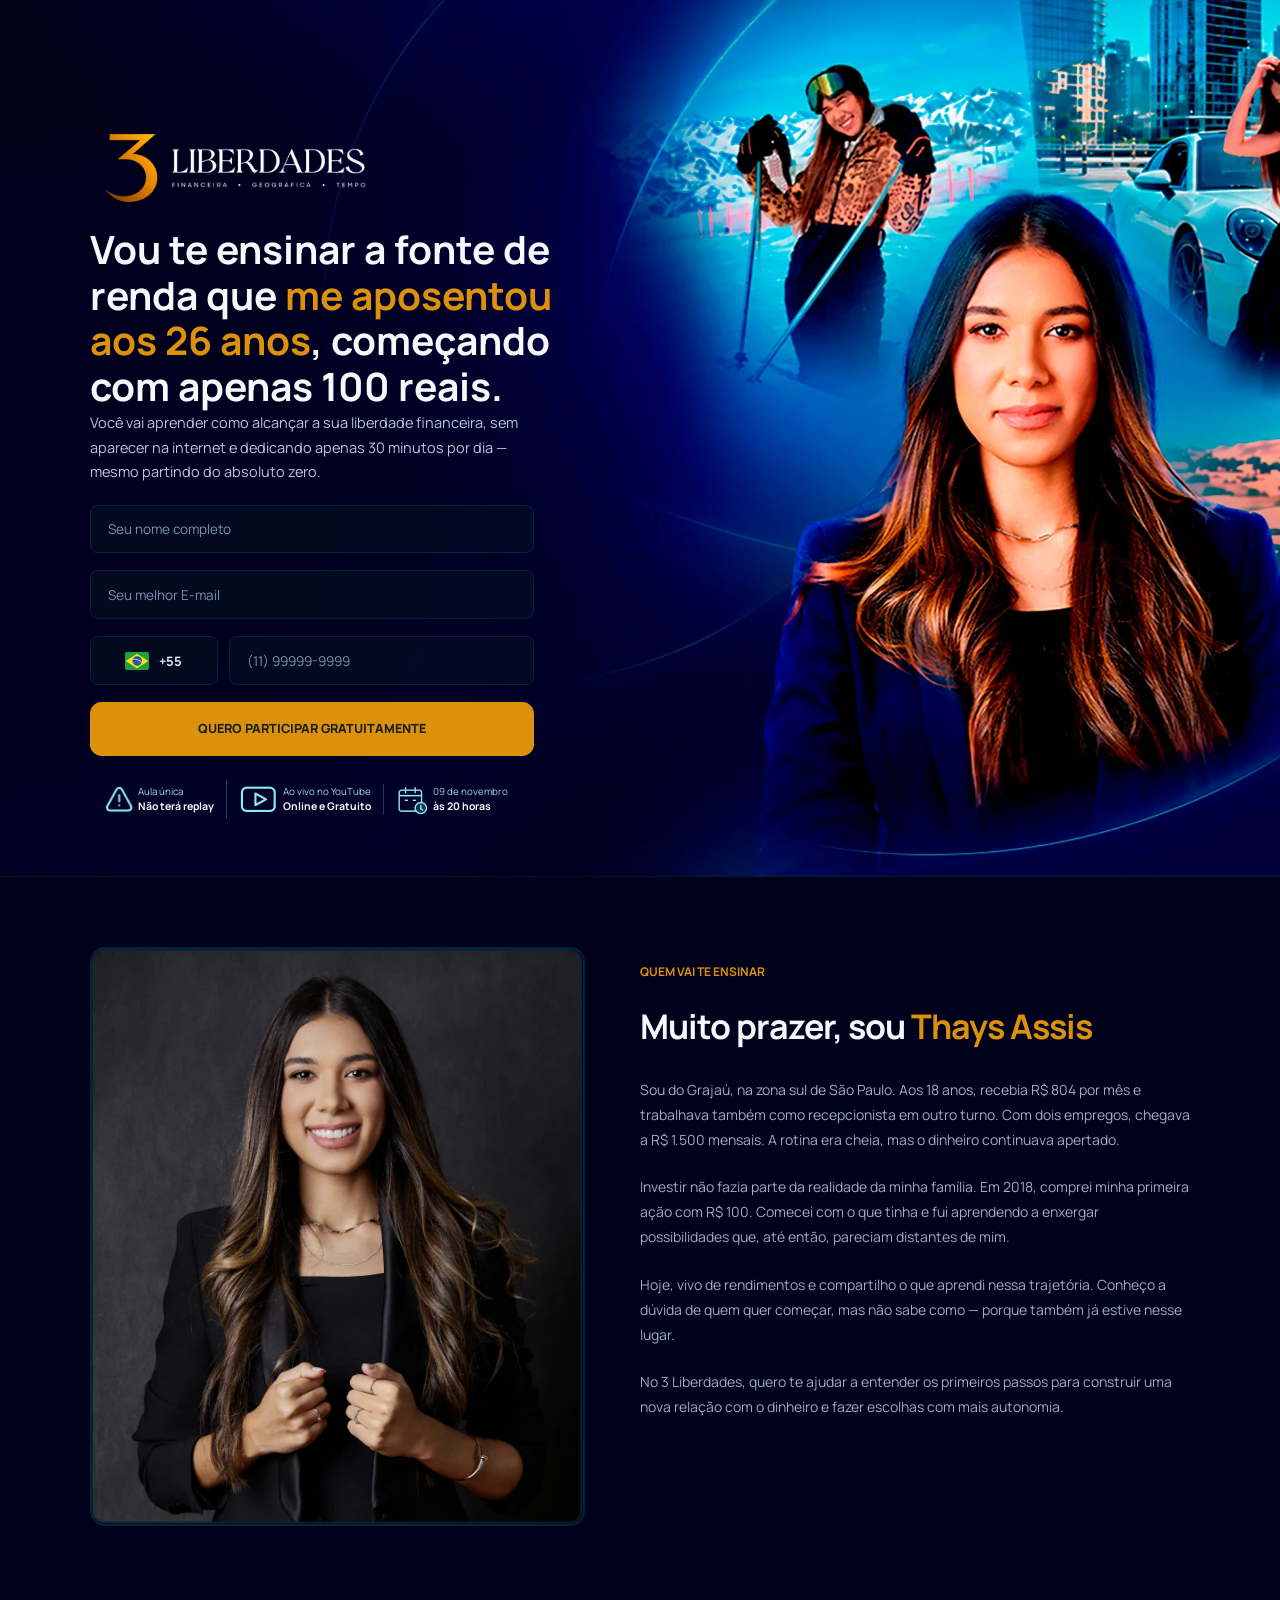
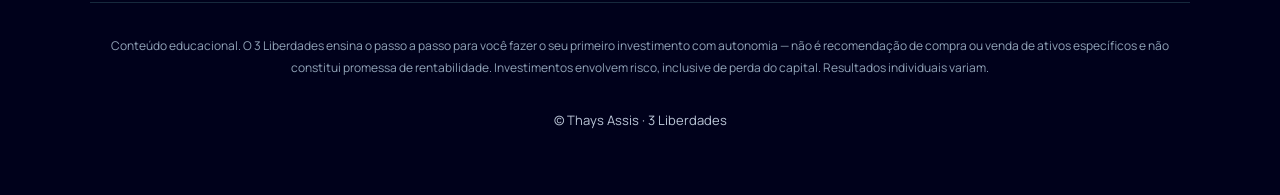
==== public/index.html @ 0dda3da3 "Atualizar cache do CSS com nova cor de destaque" ====
<!doctype html>
<html lang="pt-BR">
<head><meta charset="utf-8"><meta name="viewport" content="width=device-width,initial-scale=1"><title>3 Liberdades | Thays Assis</title><meta name="description" content="Aula online e gratuita com Thays Assis. Dia 09 de novembro, às 20 horas."><link rel="preload" href="assets/hero.webp" as="image" fetchpriority="high" imagesrcset="assets/hero-1280.webp 1280w, assets/hero.webp 2560w" imagesizes="(min-width:1665px) 100vw, 1664px" media="(min-width:769px)"><link rel="preload" href="assets/hero-mobile.webp" as="image" fetchpriority="high" imagesrcset="assets/hero-mobile-480.webp 480w, assets/hero-mobile-768.webp 768w, assets/hero-mobile.webp 1440w" imagesizes="100vw" media="(max-width:768px)"><link rel="preload" href="assets/manrope-latin-400-normal.woff2" as="font" type="font/woff2" crossorigin><link rel="preload" href="assets/manrope-latin-700-normal.woff2" as="font" type="font/woff2" crossorigin><link rel="preload" href="assets/manrope-latin-800-normal.woff2" as="font" type="font/woff2" crossorigin><link rel="stylesheet" href="styles.css?v=20261021-dc910d"><script src="app.js?v=20261021-perf" defer></script><link rel="icon" type="image/svg+xml" sizes="any" href="assets/favicon.svg?v=2"><!-- Meta Pixel 3570010619958270 -->
<script>
!function(f,b,e,v,n,t,s){if(f.fbq)return;n=f.fbq=function(){n.callMethod?n.callMethod.apply(n,arguments):n.queue.push(arguments)};if(!f._fbq)f._fbq=n;n.push=n;n.loaded=!0;n.version='2.0';n.queue=[];t=b.createElement(e);t.async=!0;t.src=v;s=b.getElementsByTagName(e)[0];s.parentNode.insertBefore(t,s)}(window,document,'script','https://connect.facebook.net/en_US/fbevents.js');
fbq('init','3570010619958270');
fbq('track','PageView');
</script></head>
<body>
<main>
 <section class="hero" aria-labelledby="headline">
  <div class="hero-art"><picture><source media="(max-width:768px)" srcset="assets/hero-mobile-480.webp 480w, assets/hero-mobile-768.webp 768w, assets/hero-mobile.webp 1440w" sizes="100vw" width="1440" height="1353"><img src="assets/hero.webp" srcset="assets/hero-1280.webp 1280w, assets/hero.webp 2560w" sizes="(min-width:1665px) 100vw, 1664px" width="2560" height="1350" alt="Thays Assis em uma composição com viagens, neve e Dubai" fetchpriority="high"></picture></div>
  <div class="hero-inner">
   <img class="logo" src="assets/logo.webp" srcset="assets/logo-400.webp 400w, assets/logo.webp 1600w" sizes="(max-width:768px) 280px, 308px" width="1600" height="417" alt="3 Liberdades: financeira, geográfica e tempo">
   <h1 id="headline">Vou te ensinar a fonte de<br class="desktop-break"> renda que <em>me aposentou<br class="desktop-break"> aos 26 anos</em>, começando<br class="desktop-break"> com apenas 100 reais.</h1>
   <p class="subtitle">Você vai aprender como alcançar a sua liberdade financeira, sem aparecer na internet e dedicando apenas 30 minutos por dia — mesmo partindo do absoluto zero.</p>
   <form id="signup">
    <label class="sr-only" for="name">Seu nome completo</label><input id="name" name="name" autocomplete="name" placeholder="Seu nome completo" required minlength="2" maxlength="160">
    <label class="sr-only" for="email">Seu melhor E-mail</label><input id="email" name="email" type="email" autocomplete="email" placeholder="Seu melhor E-mail" required maxlength="254">
    <div class="phone-row"><div class="country"><label class="sr-only" for="ddi">Código do país</label><select name="ddi" id="ddi" aria-label="País e código de discagem internacional"><option value="55" data-country="BR" selected>BR +55 — Brasil</option><option value="93" data-country="AF">AF +93 — Afeganistão</option><option value="27" data-country="ZA">ZA +27 — África do Sul</option><option value="355" data-country="AL">AL +355 — Albânia</option><option value="49" data-country="DE">DE +49 — Alemanha</option><option value="376" data-country="AD">AD +376 — Andorra</option><option value="244" data-country="AO">AO +244 — Angola</option><option value="1" data-country="AI">AI +1 — Anguila</option><option value="1" data-country="AG">AG +1 — Antígua e Barbuda</option><option value="966" data-country="SA">SA +966 — Arábia Saudita</option><option value="213" data-country="DZ">DZ +213 — Argélia</option><option value="54" data-country="AR">AR +54 — Argentina</option><option value="374" data-country="AM">AM +374 — Armênia</option><option value="297" data-country="AW">AW +297 — Aruba</option><option value="61" data-country="AU">AU +61 — Austrália</option><option value="43" data-country="AT">AT +43 — Áustria</option><option value="994" data-country="AZ">AZ +994 — Azerbaijão</option><option value="1" data-country="BS">BS +1 — Bahamas</option><option value="880" data-country="BD">BD +880 — Bangladesh</option><option value="1" data-country="BB">BB +1 — Barbados</option><option value="973" data-country="BH">BH +973 — Barein</option><option value="32" data-country="BE">BE +32 — Bélgica</option><option value="501" data-country="BZ">BZ +501 — Belize</option><option value="229" data-country="BJ">BJ +229 — Benin</option><option value="1" data-country="BM">BM +1 — Bermudas</option><option value="375" data-country="BY">BY +375 — Bielorrússia</option><option value="591" data-country="BO">BO +591 — Bolívia</option><option value="387" data-country="BA">BA +387 — Bósnia e Herzegovina</option><option value="267" data-country="BW">BW +267 — Botsuana</option><option value="673" data-country="BN">BN +673 — Brunei</option><option value="359" data-country="BG">BG +359 — Bulgária</option><option value="226" data-country="BF">BF +226 — Burquina Faso</option><option value="257" data-country="BI">BI +257 — Burundi</option><option value="975" data-country="BT">BT +975 — Butão</option><option value="238" data-country="CV">CV +238 — Cabo Verde</option><option value="237" data-country="CM">CM +237 — Camarões</option><option value="855" data-country="KH">KH +855 — Camboja</option><option value="1" data-country="CA">CA +1 — Canadá</option><option value="974" data-country="QA">QA +974 — Catar</option><option value="7" data-country="KZ">KZ +7 — Cazaquistão</option><option value="235" data-country="TD">TD +235 — Chade</option><option value="56" data-country="CL">CL +56 — Chile</option><option value="86" data-country="CN">CN +86 — China</option><option value="357" data-country="CY">CY +357 — Chipre</option><option value="39" data-country="VA">VA +39 — Cidade do Vaticano</option><option value="57" data-country="CO">CO +57 — Colômbia</option><option value="269" data-country="KM">KM +269 — Comores</option><option value="243" data-country="CD">CD +243 — Congo - Kinshasa</option><option value="850" data-country="KP">KP +850 — Coreia do Norte</option><option value="82" data-country="KR">KR +82 — Coreia do Sul</option><option value="225" data-country="CI">CI +225 — Costa do Marfim</option><option value="506" data-country="CR">CR +506 — Costa Rica</option><option value="385" data-country="HR">HR +385 — Croácia</option><option value="53" data-country="CU">CU +53 — Cuba</option><option value="599" data-country="CW">CW +599 — Curaçao</option><option value="45" data-country="DK">DK +45 — Dinamarca</option><option value="253" data-country="DJ">DJ +253 — Djibuti</option><option value="1" data-country="DM">DM +1 — Dominica</option><option value="20" data-country="EG">EG +20 — Egito</option><option value="503" data-country="SV">SV +503 — El Salvador</option><option value="971" data-country="AE">AE +971 — Emirados Árabes Unidos</option><option value="593" data-country="EC">EC +593 — Equador</option><option value="291" data-country="ER">ER +291 — Eritreia</option><option value="421" data-country="SK">SK +421 — Eslováquia</option><option value="386" data-country="SI">SI +386 — Eslovênia</option><option value="34" data-country="ES">ES +34 — Espanha</option><option value="268" data-country="SZ">SZ +268 — Essuatíni</option><option value="1" data-country="US">US +1 — Estados Unidos</option><option value="372" data-country="EE">EE +372 — Estônia</option><option value="251" data-country="ET">ET +251 — Etiópia</option><option value="679" data-country="FJ">FJ +679 — Fiji</option><option value="63" data-country="PH">PH +63 — Filipinas</option><option value="358" data-country="FI">FI +358 — Finlândia</option><option value="33" data-country="FR">FR +33 — França</option><option value="241" data-country="GA">GA +241 — Gabão</option><option value="220" data-country="GM">GM +220 — Gâmbia</option><option value="233" data-country="GH">GH +233 — Gana</option><option value="995" data-country="GE">GE +995 — Geórgia</option><option value="350" data-country="GI">GI +350 — Gibraltar</option><option value="1" data-country="GD">GD +1 — Granada</option><option value="30" data-country="GR">GR +30 — Grécia</option><option value="299" data-country="GL">GL +299 — Groenlândia</option><option value="590" data-country="GP">GP +590 — Guadalupe</option><option value="1" data-country="GU">GU +1 — Guam</option><option value="502" data-country="GT">GT +502 — Guatemala</option><option value="44" data-country="GG">GG +44 — Guernsey</option><option value="592" data-country="GY">GY +592 — Guiana</option><option value="594" data-country="GF">GF +594 — Guiana Francesa</option><option value="224" data-country="GN">GN +224 — Guiné</option><option value="240" data-country="GQ">GQ +240 — Guiné Equatorial</option><option value="245" data-country="GW">GW +245 — Guiné-Bissau</option><option value="509" data-country="HT">HT +509 — Haiti</option><option value="504" data-country="HN">HN +504 — Honduras</option><option value="852" data-country="HK">HK +852 — Hong Kong, RAE da China</option><option value="36" data-country="HU">HU +36 — Hungria</option><option value="967" data-country="YE">YE +967 — Iêmen</option><option value="61" data-country="CX">CX +61 — Ilha Christmas</option><option value="247" data-country="AC">AC +247 — Ilha de Ascensão</option><option value="44" data-country="IM">IM +44 — Ilha de Man</option><option value="672" data-country="NF">NF +672 — Ilha Norfolk</option><option value="358" data-country="AX">AX +358 — Ilhas Aland</option><option value="1" data-country="KY">KY +1 — Ilhas Cayman</option><option value="61" data-country="CC">CC +61 — Ilhas Cocos (Keeling)</option><option value="682" data-country="CK">CK +682 — Ilhas Cook</option><option value="298" data-country="FO">FO +298 — Ilhas Faroé</option><option value="500" data-country="FK">FK +500 — Ilhas Malvinas</option><option value="1" data-country="MP">MP +1 — Ilhas Marianas do Norte</option><option value="692" data-country="MH">MH +692 — Ilhas Marshall</option><option value="677" data-country="SB">SB +677 — Ilhas Salomão</option><option value="1" data-country="TC">TC +1 — Ilhas Turcas e Caicos</option><option value="1" data-country="VI">VI +1 — Ilhas Virgens Americanas</option><option value="1" data-country="VG">VG +1 — Ilhas Virgens Britânicas</option><option value="91" data-country="IN">IN +91 — Índia</option><option value="62" data-country="ID">ID +62 — Indonésia</option><option value="98" data-country="IR">IR +98 — Irã</option><option value="964" data-country="IQ">IQ +964 — Iraque</option><option value="353" data-country="IE">IE +353 — Irlanda</option><option value="354" data-country="IS">IS +354 — Islândia</option><option value="972" data-country="IL">IL +972 — Israel</option><option value="39" data-country="IT">IT +39 — Itália</option><option value="1" data-country="JM">JM +1 — Jamaica</option><option value="81" data-country="JP">JP +81 — Japão</option><option value="44" data-country="JE">JE +44 — Jersey</option><option value="962" data-country="JO">JO +962 — Jordânia</option><option value="383" data-country="XK">XK +383 — Kosovo</option><option value="965" data-country="KW">KW +965 — Kuwait</option><option value="856" data-country="LA">LA +856 — Laos</option><option value="266" data-country="LS">LS +266 — Lesoto</option><option value="371" data-country="LV">LV +371 — Letônia</option><option value="961" data-country="LB">LB +961 — Líbano</option><option value="231" data-country="LR">LR +231 — Libéria</option><option value="218" data-country="LY">LY +218 — Líbia</option><option value="423" data-country="LI">LI +423 — Liechtenstein</option><option value="370" data-country="LT">LT +370 — Lituânia</option><option value="352" data-country="LU">LU +352 — Luxemburgo</option><option value="853" data-country="MO">MO +853 — Macau, RAE da China</option><option value="389" data-country="MK">MK +389 — Macedônia do Norte</option><option value="261" data-country="MG">MG +261 — Madagascar</option><option value="60" data-country="MY">MY +60 — Malásia</option><option value="265" data-country="MW">MW +265 — Malaui</option><option value="960" data-country="MV">MV +960 — Maldivas</option><option value="223" data-country="ML">ML +223 — Mali</option><option value="356" data-country="MT">MT +356 — Malta</option><option value="212" data-country="MA">MA +212 — Marrocos</option><option value="596" data-country="MQ">MQ +596 — Martinica</option><option value="230" data-country="MU">MU +230 — Maurício</option><option value="222" data-country="MR">MR +222 — Mauritânia</option><option value="262" data-country="YT">YT +262 — Mayotte</option><option value="52" data-country="MX">MX +52 — México</option><option value="95" data-country="MM">MM +95 — Mianmar (Birmânia)</option><option value="691" data-country="FM">FM +691 — Micronésia</option><option value="258" data-country="MZ">MZ +258 — Moçambique</option><option value="373" data-country="MD">MD +373 — Moldávia</option><option value="377" data-country="MC">MC +377 — Mônaco</option><option value="976" data-country="MN">MN +976 — Mongólia</option><option value="382" data-country="ME">ME +382 — Montenegro</option><option value="1" data-country="MS">MS +1 — Montserrat</option><option value="264" data-country="NA">NA +264 — Namíbia</option><option value="674" data-country="NR">NR +674 — Nauru</option><option value="977" data-country="NP">NP +977 — Nepal</option><option value="505" data-country="NI">NI +505 — Nicarágua</option><option value="227" data-country="NE">NE +227 — Níger</option><option value="234" data-country="NG">NG +234 — Nigéria</option><option value="683" data-country="NU">NU +683 — Niue</option><option value="47" data-country="NO">NO +47 — Noruega</option><option value="687" data-country="NC">NC +687 — Nova Caledônia</option><option value="64" data-country="NZ">NZ +64 — Nova Zelândia</option><option value="968" data-country="OM">OM +968 — Omã</option><option value="31" data-country="NL">NL +31 — Países Baixos</option><option value="599" data-country="BQ">BQ +599 — Países Baixos Caribenhos</option><option value="680" data-country="PW">PW +680 — Palau</option><option value="507" data-country="PA">PA +507 — Panamá</option><option value="675" data-country="PG">PG +675 — Papua-Nova Guiné</option><option value="92" data-country="PK">PK +92 — Paquistão</option><option value="595" data-country="PY">PY +595 — Paraguai</option><option value="51" data-country="PE">PE +51 — Peru</option><option value="689" data-country="PF">PF +689 — Polinésia Francesa</option><option value="48" data-country="PL">PL +48 — Polônia</option><option value="1" data-country="PR">PR +1 — Porto Rico</option><option value="351" data-country="PT">PT +351 — Portugal</option><option value="254" data-country="KE">KE +254 — Quênia</option><option value="996" data-country="KG">KG +996 — Quirguistão</option><option value="686" data-country="KI">KI +686 — Quiribati</option><option value="44" data-country="GB">GB +44 — Reino Unido</option><option value="236" data-country="CF">CF +236 — República Centro-Africana</option><option value="242" data-country="CG">CG +242 — República do Congo</option><option value="1" data-country="DO">DO +1 — República Dominicana</option><option value="262" data-country="RE">RE +262 — Reunião</option><option value="40" data-country="RO">RO +40 — Romênia</option><option value="250" data-country="RW">RW +250 — Ruanda</option><option value="7" data-country="RU">RU +7 — Rússia</option><option value="212" data-country="EH">EH +212 — Saara Ocidental</option><option value="685" data-country="WS">WS +685 — Samoa</option><option value="1" data-country="AS">AS +1 — Samoa Americana</option><option value="378" data-country="SM">SM +378 — San Marino</option><option value="290" data-country="SH">SH +290 — Santa Helena</option><option value="1" data-country="LC">LC +1 — Santa Lúcia</option><option value="590" data-country="BL">BL +590 — São Bartolomeu</option><option value="1" data-country="KN">KN +1 — São Cristóvão e Névis</option><option value="590" data-country="MF">MF +590 — São Martinho</option><option value="508" data-country="PM">PM +508 — São Pedro e Miquelão</option><option value="239" data-country="ST">ST +239 — São Tomé e Príncipe</option><option value="1" data-country="VC">VC +1 — São Vicente e Granadinas</option><option value="248" data-country="SC">SC +248 — Seicheles</option><option value="221" data-country="SN">SN +221 — Senegal</option><option value="232" data-country="SL">SL +232 — Serra Leoa</option><option value="381" data-country="RS">RS +381 — Sérvia</option><option value="65" data-country="SG">SG +65 — Singapura</option><option value="1" data-country="SX">SX +1 — Sint Maarten</option><option value="963" data-country="SY">SY +963 — Síria</option><option value="252" data-country="SO">SO +252 — Somália</option><option value="94" data-country="LK">LK +94 — Sri Lanka</option><option value="249" data-country="SD">SD +249 — Sudão</option><option value="211" data-country="SS">SS +211 — Sudão do Sul</option><option value="46" data-country="SE">SE +46 — Suécia</option><option value="41" data-country="CH">CH +41 — Suíça</option><option value="597" data-country="SR">SR +597 — Suriname</option><option value="47" data-country="SJ">SJ +47 — Svalbard e Jan Mayen</option><option value="992" data-country="TJ">TJ +992 — Tadjiquistão</option><option value="66" data-country="TH">TH +66 — Tailândia</option><option value="886" data-country="TW">TW +886 — Taiwan</option><option value="255" data-country="TZ">TZ +255 — Tanzânia</option><option value="420" data-country="CZ">CZ +420 — Tchéquia</option><option value="246" data-country="IO">IO +246 — Território Britânico do Oceano Índico</option><option value="970" data-country="PS">PS +970 — Territórios palestinos</option><option value="670" data-country="TL">TL +670 — Timor-Leste</option><option value="228" data-country="TG">TG +228 — Togo</option><option value="690" data-country="TK">TK +690 — Tokelau</option><option value="676" data-country="TO">TO +676 — Tonga</option><option value="1" data-country="TT">TT +1 — Trinidad e Tobago</option><option value="290" data-country="TA">TA +290 — Tristão da Cunha</option><option value="216" data-country="TN">TN +216 — Tunísia</option><option value="993" data-country="TM">TM +993 — Turcomenistão</option><option value="90" data-country="TR">TR +90 — Turquia</option><option value="688" data-country="TV">TV +688 — Tuvalu</option><option value="380" data-country="UA">UA +380 — Ucrânia</option><option value="256" data-country="UG">UG +256 — Uganda</option><option value="598" data-country="UY">UY +598 — Uruguai</option><option value="998" data-country="UZ">UZ +998 — Uzbequistão</option><option value="678" data-country="VU">VU +678 — Vanuatu</option><option value="58" data-country="VE">VE +58 — Venezuela</option><option value="84" data-country="VN">VN +84 — Vietnã</option><option value="681" data-country="WF">WF +681 — Wallis e Futuna</option><option value="260" data-country="ZM">ZM +260 — Zâmbia</option><option value="263" data-country="ZW">ZW +263 — Zimbábue</option></select><img src="assets/br.svg" id="flag" alt="Bandeira do Brasil" width="26" height="20"></div><label class="sr-only" for="phone">Telefone com DDD</label><input id="phone" name="phone" type="tel" autocomplete="tel-national" inputmode="tel" placeholder="(11) 99999-9999" required maxlength="24"></div>
    <div class="honey" aria-hidden="true"><label>Site<input name="website" tabindex="-1" autocomplete="off"></label></div>
    <button type="submit" class="button">Quero participar gratuitamente</button><p id="signup-error" class="error" role="alert"></p>
   </form>
   <div class="event-info">
    <div><img src="assets/alerta.png" width="28" height="28" alt="" class="alert-icon"><p>Aula única<strong>Não terá replay</strong></p></div>
    <div><img src="assets/youtube.png" width="39" height="39" alt=""><p>Ao vivo no YouTube<strong>Online e Gratuito</strong></p></div>
    <div><img src="assets/calendario.png" width="32" height="31" alt=""><p>09 de novembro<strong>às 20 horas</strong></p></div>
   </div>
  </div>
 </section>
 <section class="about" aria-labelledby="about-title"><div class="portrait"><img src="assets/bio.webp" alt="Retrato de Thays Assis" loading="lazy" decoding="async" width="551" height="644"></div><div class="bio"><p class="eyebrow">QUEM VAI TE ENSINAR</p><h2 id="about-title">Muito prazer, sou <em>Thays Assis</em></h2>
 <p>Sou do Grajaú, na zona sul de São Paulo. Aos 18 anos, recebia R$ 804 por mês e trabalhava também como recepcionista em outro turno. Com dois empregos, chegava a R$ 1.500 mensais. A rotina era cheia, mas o dinheiro continuava apertado.</p>
 <p>Investir não fazia parte da realidade da minha família. Em 2018, comprei minha primeira ação com R$ 100. Comecei com o que tinha e fui aprendendo a enxergar possibilidades que, até então, pareciam distantes de mim.</p>
 <p>Hoje, vivo de rendimentos e compartilho o que aprendi nessa trajetória. Conheço a dúvida de quem quer começar, mas não sabe como — porque também já estive nesse lugar.</p>
 <p>No 3 Liberdades, quero te ajudar a entender os primeiros passos para construir uma nova relação com o dinheiro e fazer escolhas com mais autonomia.</p></div></section>
</main>
<footer><p>Conteúdo educacional. O 3 Liberdades ensina o passo a passo para você fazer o seu primeiro investimento com autonomia — não é recomendação de compra ou venda de ativos específicos e não constitui promessa de rentabilidade. Investimentos envolvem risco, inclusive de perda do capital. Resultados individuais variam.</p><p>© Thays Assis · 3 Liberdades</p></footer>
<dialog id="success"><img src="assets/logo.webp" srcset="assets/logo-400.webp 400w, assets/logo.webp 1600w" sizes="(max-width:768px) 280px, 308px" width="1600" height="417" alt="3 Liberdades"><div class="success-icon" aria-hidden="true">✓</div><h2>Cadastro concluído!</h2><p>Sua inscrição no 3 Liberdades foi confirmada.<br>Agora, faça seu check-in.</p><a href="/obrigado" class="button">Iniciar pesquisa</a></dialog>
</body></html>
---- public/styles.css ----
@font-face{font-family:Manrope;font-style:normal;font-weight:400;font-display:optional;src:url('assets/manrope-latin-400-normal.woff2') format('woff2')}
@font-face{font-family:Manrope;font-style:normal;font-weight:700;font-display:optional;src:url('assets/manrope-latin-700-normal.woff2') format('woff2')}
@font-face{font-family:Manrope;font-style:normal;font-weight:800;font-display:optional;src:url('assets/manrope-latin-800-normal.woff2') format('woff2')}
[hidden]{display:none!important}
:root{--bg:#00011b;--gold:#DC910D;--text:#f5f8fc;--muted:#9dadc3}*{box-sizing:border-box}body{margin:0;background:var(--bg);color:var(--text);font-family:Manrope,sans-serif}em{font-style:normal;color:var(--gold)}button,input,select{font:inherit}button,a,input,select{touch-action:manipulation}a{color:inherit}.hero{height:877px;position:relative;overflow:hidden}.hero-art{position:absolute;inset:0}.hero-art img{width:1664px;height:878.544px;position:absolute;left:calc(50% - 832px);top:0;max-width:none}.hero-inner{position:relative;width:444.66px;margin-left:calc(50% - 548px);padding-top:128.25px}.logo{display:block;width:307.95px;height:80.25px;object-fit:contain;margin-left:-8.7px}h1{font-size:38.968px;line-height:1.17;letter-spacing:0;margin:18.55px 0 0;font-weight:700;width:490px}.subtitle{color:#b9c8de;font-size:14.5px;line-height:1.7;margin:1.5px 0 20px;width:438px}form{display:grid;gap:17px}input,select{background:rgba(6,19,34,.52);border:1px solid #062237;border-radius:7.22px;color:#dcebfa;min-width:0;width:100%;height:48.7px;padding:0 17px;font-size:13.53px}input::placeholder{color:#7892ab}input:focus,select:focus{outline:2px solid #8deaf3;outline-offset:2px}.phone-row{display:grid;grid-template-columns:128px 1fr;gap:11px}.country{position:relative}.country select{font-size:10.82px;font-weight:700;padding-left:14px;padding-right:39px}.country img{position:absolute;right:7px;top:8px;pointer-events:none}.button{border:0;border-radius:11.72px;background:var(--gold);color:#1c2021;display:flex;justify-content:center;align-items:center;text-align:center;min-height:54.12px;padding:16px 12px;font-size:12.63px;font-weight:800;text-transform:uppercase;text-decoration:none;cursor:pointer}.button:hover{background:#DC910D}.button:disabled{opacity:.6;cursor:wait}.button:focus-visible,a:focus-visible{outline:3px solid #8deaf3;outline-offset:4px}.error{color:#ffb3b3;margin:0;font-size:13px}.error:empty{display:none}.event-info{display:flex;gap:12px;margin:24px 16px 0;align-items:center;white-space:nowrap}.event-info>div{display:flex;gap:5px;align-items:center}.event-info>div+div{border-left:1px solid #173f59;padding-left:12px}.event-info img{width:auto;max-height:39px}.event-info .alert-icon{max-height:27.3px}.event-info p{font-size:9.81px;line-height:1.4;margin:0;color:#a3d5e5}.event-info strong{display:block;font-size:10.51px;line-height:1.45;color:var(--text)}.about{max-width:1183px;margin:83px auto 0;display:grid;grid-template-columns:550.36px 1fr;gap:67px;transform:translateX(40px);align-items:start}.portrait{height:643.63px;border:2px solid #062237;border-radius:15px;overflow:hidden;position:relative}.portrait img{position:absolute;width:100%;height:100%;inset:0;object-fit:cover}.bio{padding-top:16px}.eyebrow{color:var(--gold)!important;font-weight:700;font-size:12px!important;line-height:1.45!important;margin:0 0 26px!important}h2{font-size:39px;line-height:1.18;letter-spacing:-1px;margin:0 0 30px;font-weight:700}.bio h2{white-space:nowrap}.bio>p{color:var(--muted);font-size:16px;line-height:1.8;margin:0 0 22px}.bio>p:last-child{margin-bottom:0}footer{max-width:1142px;border-top:1px solid #16293d;margin:76px auto 0;padding:32px 12px 62px;text-align:center;color:#91a4b8;font-size:12px;line-height:1.8}footer p{margin:0}footer p+p{font-size:13px;color:#bac6d7;margin-top:31px}.sr-only{position:absolute;width:1px;height:1px;padding:0;margin:-1px;overflow:hidden;clip:rect(0,0,0,0);white-space:nowrap;border:0}.honey{position:absolute;left:-9999px}dialog{background:linear-gradient(145deg,#142333,#00011b);border:1px solid #74672b;border-radius:20px;color:var(--text);width:min(92%,510px);padding:38px;text-align:center}dialog::backdrop{background:#000b;backdrop-filter:blur(5px)}dialog img{width:230px;height:auto;max-width:100%}dialog h2{font-size:29px;margin:18px 0}dialog p{line-height:1.7;color:var(--muted)}.success-icon{width:60px;height:60px;border:1px solid var(--gold);border-radius:50%;display:grid;place-items:center;color:var(--gold);font-size:30px;margin:26px auto}.checkin{min-height:100vh;background:radial-gradient(ellipse at 50% 34%,#222416 0,transparent 55%),var(--bg);padding:50px 20px}.checkin-header{text-align:center;max-width:700px;margin:auto}.checkin-header .logo{margin:auto;width:270px;height:auto}.checkin-header h1{font-size:34px;width:auto;margin:30px 0 12px}.checkin-header p{font-size:14px;line-height:1.7;color:#bdc9db}.survey-card{width:min(100%,620px);margin:34px auto 24px;border:1px solid #71652d;border-top:3px solid var(--gold);border-radius:15px;background:linear-gradient(160deg,#24271b,#050817 75%);padding:40px;min-height:325px}.survey-card h2{font-size:25px;letter-spacing:-.5px;margin:14px 0 24px}.progress-track{height:4px;background:#33382f;border-radius:5px;margin:16px 0}.progress-track span{display:block;height:100%;background:var(--gold);transition:width .2s}#step-count{font-size:12px;color:var(--gold)}.options{display:grid;gap:9px}.option{display:flex;align-items:center;gap:12px;border:1px solid #4e5441;padding:12px;border-radius:8px;cursor:pointer;font-size:14px}.option:has(input:checked){border-color:var(--gold);background:#DC910D18}.option input{width:18px;height:18px;accent-color:var(--gold);flex:none}.survey-nav{display:flex;gap:14px;margin-top:22px}.back-button{background:none;color:#c0cbd9;border:1px solid #455062;border-radius:9px;padding:12px;cursor:pointer}.whatsapp-wrap{text-align:center;max-width:620px;margin:0 auto}.whatsapp-wrap .button{background:#28b86a;color:white}.whatsapp-wrap p{font-size:13px;color:var(--muted)}.spinner{width:42px;height:42px;border:3px solid #4b5135;border-top-color:var(--gold);border-radius:50%;animation:spin .8s linear infinite;margin:30px auto}@keyframes spin{to{transform:rotate(360deg)}}
@media(min-width:1665px){.hero-art img{width:100%;height:auto;left:0}.hero{height:52.704vw}.hero-inner{margin-left:17.067%;padding-top:7.707vw}}
@media(min-width:769px) and (max-width:1350px){.hero-inner{margin-left:7%}.hero-art img{left:calc(50% - 780px)}.about{margin:70px 7% 0;transform:none;grid-template-columns:45% 1fr;gap:5%}.portrait{height:auto;aspect-ratio:550.36/643.63}.bio h2{white-space:normal;font-size:34px}.bio>p{font-size:14px}footer{margin-left:7%;margin-right:7%}}
@media(max-width:768px){.hero{height:auto;padding-bottom:80px}.hero-art{height:95vw;position:relative}.hero-art img{height:auto;width:179.31vw;left:-79.31vw;top:-1.55vw}.hero-art:after{content:'';position:absolute;inset:75% 0 0;background:linear-gradient(transparent,var(--bg))}.hero-inner{padding:0;margin:-22vw auto 0;width:81.03%;text-align:center}.logo{width:53.86vw;height:auto;margin:0 auto}h1{font-size:7.056vw;line-height:1.17;letter-spacing:-.15vw;width:auto;margin:2.8vw -3vw 0}.desktop-break{display:none}.subtitle{font-size:2.625vw;line-height:1.7;width:auto;margin:0 auto 5.8vw}form{gap:3.12vw}input,select{height:8.87vw;font-size:2.465vw;border-radius:1.31vw;padding:0 3.1vw}.phone-row{grid-template-columns:28.8% 1fr;gap:1.9vw}.country select{font-size:1.97vw;padding-left:2.6vw;padding-right:7vw}.country img{width:5.71vw;height:5.71vw;right:1.2vw;top:1.58vw}.button{min-height:9.86vw;font-size:2.301vw;border-radius:2.14vw}.event-info{margin:2.1vw -1vw 0;gap:2.1vw;justify-content:center;text-align:left}.event-info>div{gap:.5vw}.event-info>div+div{padding-left:2.1vw}.event-info img{height:auto;max-height:7.2vw;max-width:7.2vw}.event-info .alert-icon{max-height:5.1vw}.event-info p{font-size:1.829vw}.event-info strong{font-size:1.96vw}.about{display:flex;flex-direction:column;transform:none;margin:0;padding:5vw 10.15% 0;gap:8.4vw;background:linear-gradient(#020423 0 75%,var(--bg) 100%)}.portrait{width:100%;height:auto;aspect-ratio:739.53/878.34;border-radius:1.62vw}.bio{padding:0;width:100%}.eyebrow{font-size:2.586vw!important;margin:0 0 1.1vw!important}h2,.bio h2{font-size:7.056vw;line-height:1.18;white-space:normal;letter-spacing:-.13vw;margin:0 0 4.5vw;max-width:56.6vw}.bio>p{font-size:2.625vw;line-height:1.8;margin-bottom:2.15vw}footer{margin:8.4vw 11.15% 0;padding:3.3vw 1vw 7.8vw;font-size:1.293vw;line-height:1.5}footer p+p{font-size:1.4vw;margin-top:4vw}.checkin{padding:30px 18px}.checkin-header h1{font-size:28px;letter-spacing:-.5px;margin:25px 0 12px}.checkin-header .logo{width:240px}.checkin-header p{font-size:14px}.survey-card{padding:24px}.survey-card h2{font-size:23px;max-width:none}.survey-card input{height:48px;font-size:16px}.survey-card .option input{width:18px;height:18px}.checkin .button,dialog .button{font-size:12px;min-height:48px;border-radius:10px}dialog h2{font-size:28px;max-width:none}}
/* Interações discretas apenas na captura. Sem movimento contínuo. */
#signup .button{transition:transform .22s ease,background-color .22s ease,box-shadow .22s ease}
#signup input,#signup select{transition:border-color .2s ease,background-color .2s ease}
#signup input:focus,#signup select:focus{border-color:#8deaf3;background-color:rgba(6,19,34,.8)}
#signup .button:active:not(:disabled){transform:translateY(0) scale(.99)}
@media(hover:hover) and (pointer:fine){#signup .button:hover:not(:disabled){transform:translateY(-2px);box-shadow:0 7px 22px rgba(220,145,13,.14)}}
@media(prefers-reduced-motion:reduce){*{animation:none!important;transition:none!important}#signup .button{transform:none!important}}

/* Check-in: composição limpa, sem brilho ou blur amarelo. */
.checkin{background:#00011b;padding:48px 24px 24px}
.checkin-header{max-width:780px}
.checkin-header .logo{width:245px}
.checkin-header h1{font-size:36px;line-height:1.25;letter-spacing:-.9px;margin:32px auto 20px;max-width:740px}
.checkin-header h1 em{display:inline;color:#DC910D}
.checkin-header p{max-width:630px;margin:0 auto 14px;color:#aebbd0;font-size:15px;line-height:1.8}
.checkin-header p:last-child{color:#ecf0f7;font-weight:700;margin-top:20px}
.checkin .survey-card{width:min(100%,640px);margin:32px auto 22px;padding:32px 36px;background:#080e24;border:1px solid #202b45;border-radius:18px;min-height:300px;box-shadow:none}
.checkin #step-count{color:#DC910D;font-size:12px;font-weight:700;letter-spacing:.4px}
.checkin .progress-track{background:#1b2841;height:3px;margin:16px 0 28px;overflow:hidden}
.checkin .progress-track span{background:#DC910D}
.checkin .survey-card h2{font-size:25px;line-height:1.35;color:#f5f8fc;margin:0 0 24px;max-width:none}
.checkin .survey-card input:not([type=radio]){height:52px;font-size:15px;background:#040a1d;border:1px solid #293650;border-radius:9px;color:#edf2fa}
.checkin .survey-nav{margin-top:24px;justify-content:space-between}
.checkin .survey-nav .button{min-width:112px;min-height:46px;border-radius:9px;font-size:12px;padding:13px 24px;margin-left:auto}
.checkin .option{background:#0b142b;border:1px solid #27344d;border-radius:9px;padding:13px 15px;color:#c5d0e0;line-height:1.6;font-size:14px}
.checkin .option:has(input:checked){border-color:#DC910D;background:#141d2d;color:#fff}
.checkin .whatsapp-wrap{max-width:640px}
.checkin .whatsapp-wrap>p{font-size:12px;color:#8f9fb9;line-height:1.7;margin:0 auto 14px}
.checkin .whatsapp-wrap .button{width:100%;min-height:50px;background:#15975b;border:1px solid #25ad70;font-size:12px;border-radius:10px}
.checkin .whatsapp-wrap .button:hover{background:#1aa365}
.checkin #complete{text-align:center;padding:10px 0 20px}
.checkin #complete p{font-size:14px;line-height:1.8;color:#aebbd0}
.checkin .success-icon{width:52px;height:52px;border-color:#355b4d;background:#0d2823;color:#73d5a4;font-size:25px;margin:6px auto 22px}
.checkin footer{max-width:640px;margin:36px auto 0;padding:22px 0;border-color:#17223a}
.checkin footer p{font-size:11px;color:#6f829e}
@media(max-width:768px){.checkin{padding:30px 20px 20px}.checkin-header .logo{width:215px}.checkin-header h1{font-size:28px;line-height:1.3;letter-spacing:-.6px;margin:26px auto 18px;width:auto;max-width:550px}.checkin-header p{font-size:14px;line-height:1.75;max-width:520px}.checkin-header p:last-child{margin-top:18px}.checkin .survey-card{padding:25px 22px;margin-top:27px;min-height:285px;border-radius:15px}.checkin .survey-card h2{font-size:23px}.checkin .option{font-size:14px;padding:12px}.checkin .whatsapp-wrap>p{max-width:320px}.checkin footer{margin-top:30px}}

/* Bandeiras SVG locais de todos os países do seletor. */
.country #flag{width:26px;height:20px;top:50%;right:9px;transform:translateY(-50%);object-fit:contain;border-radius:2px}
@media(max-width:768px){.country #flag{width:5.2vw;height:3.9vw;right:1.4vw}}

/* Hero desfocada como ambientação do check-in. */
.checkin{position:relative;isolation:isolate}
.checkin::before{content:'';position:fixed;inset:-28px;z-index:-2;pointer-events:none;background-image:url('assets/hero.webp');background-size:cover;background-position:65% center;background-repeat:no-repeat;filter:blur(18px);opacity:.48}
.checkin::after{content:'';position:fixed;inset:0;z-index:-1;pointer-events:none;background:linear-gradient(180deg,rgba(0,1,27,.6),rgba(0,1,27,.83) 60%,rgba(0,1,27,.96))}
@media(max-width:768px){.checkin::before{background-position:70% top;opacity:.4;filter:blur(14px)}}
/* Seletor de país compacto com pesquisa acessível. */
.country .ddi-native,.country .ddi-native-flag{display:none}
.country .ddi-trigger{height:48.7px;width:100%;padding:0 12px;display:flex;align-items:center;justify-content:space-between;gap:8px;border:1px solid #062237;border-radius:7.22px;background:rgba(6,19,34,.52);color:#dcebfa;font:700 13px Manrope,sans-serif;cursor:pointer}
.country .ddi-trigger img{position:static;width:24px;height:18px;transform:none;object-fit:contain;border-radius:2px}

.ddi-trigger:focus-visible{outline:2px solid #8deaf3;outline-offset:2px}
.ddi-dialog{width:min(440px,calc(100% - 32px));max-height:80dvh;padding:24px;background:#080e24;border:1px solid #293650;border-radius:16px;text-align:left;color:#f5f8fc;overflow:hidden}
.ddi-heading{display:flex;justify-content:space-between;align-items:center;gap:16px;margin-bottom:20px}
.ddi-dialog .ddi-heading h2{font-size:22px;letter-spacing:-.5px;line-height:1.3;margin:0;max-width:none}
.ddi-close{border:0;background:#172138;color:#c5d0e0;border-radius:8px;width:32px;height:32px;font-size:24px;cursor:pointer}
.ddi-dialog input{height:46px;font-size:15px;padding:0 14px;border:1px solid #2d3e58;background:#03091c;width:100%;border-radius:9px}
.ddi-options{overflow:auto;max-height:min(430px,calc(80dvh - 160px));margin-top:14px;overscroll-behavior:contain;scrollbar-width:thin;scrollbar-color:#35445c transparent}
.ddi-dialog .ddi-option{display:flex;width:100%;align-items:center;gap:12px;padding:12px 10px;min-height:46px;border:0;border-radius:7px;background:none;color:#c5d0e0;text-align:left;font:400 14px Manrope,sans-serif;cursor:pointer}
.ddi-dialog .ddi-option:hover,.ddi-dialog .ddi-option:focus-visible{background:#152139;color:#fff}
.ddi-dialog .ddi-option.selected{background:#182638;color:#fff}
.ddi-dialog .ddi-option img{width:24px;height:18px;object-fit:contain;flex:none;margin:0;border-radius:2px}
.ddi-dialog .ddi-option>span:not(.ddi-code){flex:1;min-width:0}
.ddi-code{color:#DC910D;font-size:13px;white-space:nowrap}
.ddi-dialog .ddi-empty{font-size:14px;color:#9dadc3;line-height:1.6}
@media(max-width:768px){.phone-row{grid-template-columns:104px 1fr}.country .ddi-trigger{height:8.87vw;min-height:35px;padding:0 9px;font-size:12px}.country .ddi-trigger img{width:22px;height:16px}.ddi-dialog{padding:20px}.ddi-dialog .ddi-heading h2{font-size:21px}}

.country .ddi-trigger{justify-content:center;gap:10px}

/* Formulário de inscrição: campos legíveis e confortáveis no celular. */
@media(max-width:768px){
 .hero-inner #signup{width:min(560px,calc(100vw - 40px));max-width:none;position:relative;left:auto;margin-inline:calc((100% - min(560px,calc(100vw - 40px)))/2);gap:14px;text-align:left}
 #signup input,#signup select{height:58px;font-size:16px;padding:0 16px;border-radius:9px}
 #signup .phone-row{grid-template-columns:104px minmax(0,1fr);gap:10px}
 #signup .country .ddi-trigger{height:58px;min-height:58px;padding:0 10px;font-size:16px;border-radius:9px}
 #signup .country .ddi-trigger img{width:24px;height:18px}
 #signup .country select{padding-left:10px;padding-right:36px}
 #signup .button{min-height:60px;padding:16px 12px;font-size:14px;line-height:1.4;border-radius:10px}
 #signup .error{font-size:14px;line-height:1.5}
}

/* Arte exclusiva para celular, preservando sua proporção original. */
.hero-art picture{display:block}
@media(max-width:768px){
 .hero-art{height:auto}
 .hero-art img{position:static;display:block;width:100%;height:auto;max-width:100%}
 .hero-inner{margin-top:0}
}

/* Mobile: conteúdo sobre a parte inferior da foto e cadastro mais cedo. */
@media(max-width:768px){
 .hero-inner{margin-top:-36vw;z-index:1}
 .hero-art:after{inset:52% 0 0;background:linear-gradient(transparent,var(--bg) 94%)}
 .hero-inner .logo{width:clamp(190px,53.86vw,280px)}
 .hero-inner h1{font-size:clamp(24px,6.3vw,36px);line-height:1.17;margin:10px -2vw 8px}
 .hero-inner .subtitle{font-size:13px;line-height:1.5;margin:0 auto 16px}
 .hero-inner #signup{gap:12px}
}

/* Reserva de espaço antes do download: mantém a composição estável. */
@media(max-width:768px){.hero-art picture{aspect-ratio:1440/1353}.hero-art img{aspect-ratio:1440/1353}.hero-inner .logo{aspect-ratio:1600/417}}
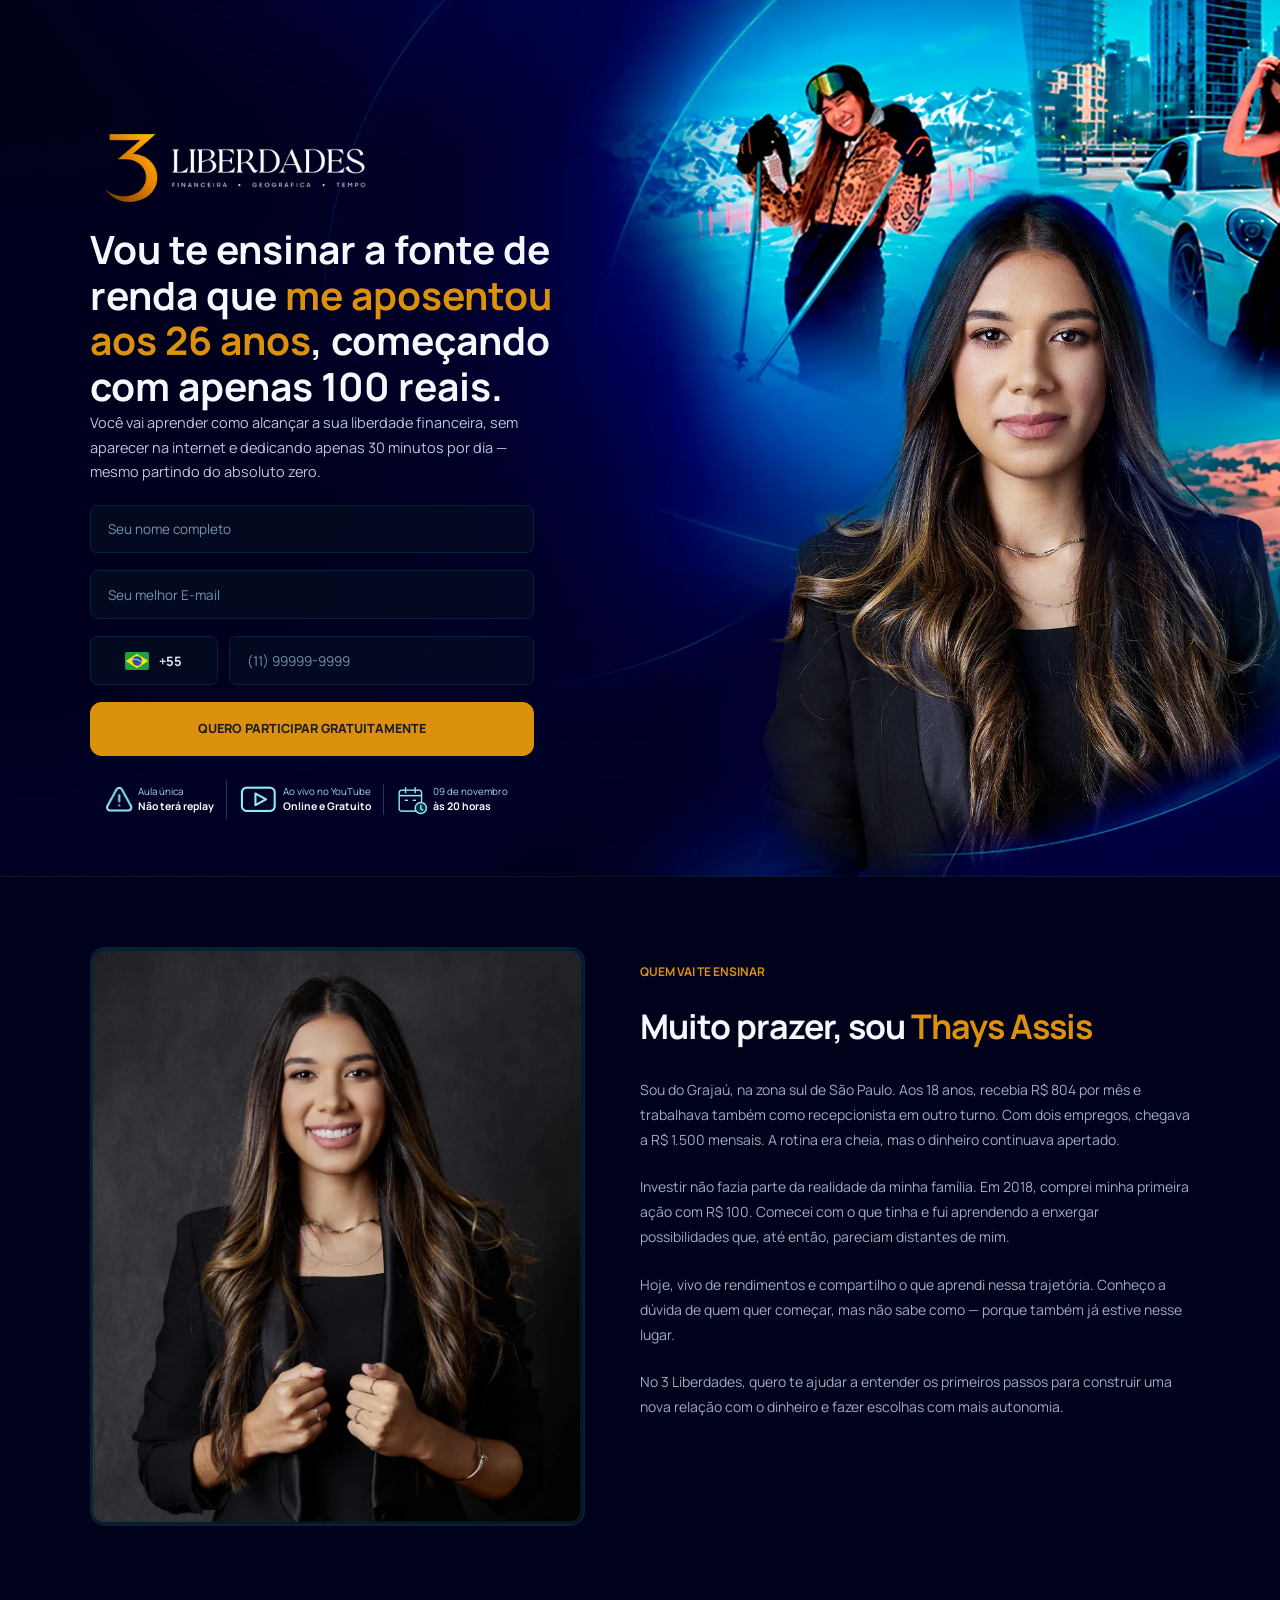
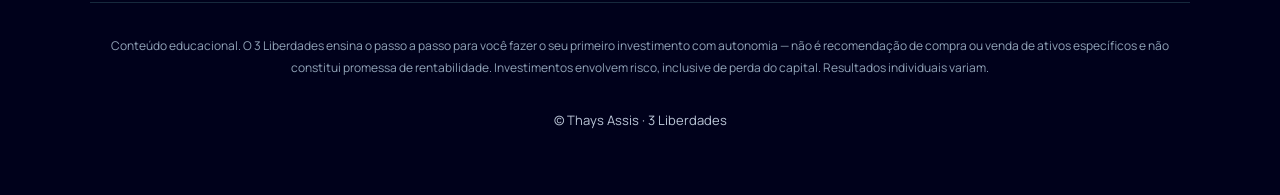
==== commit d99fe8f7: "Atualizar variantes responsivas das novas imagens hero e renovar cache" ====
--- a/public/index.html
+++ b/public/index.html
@@ -1,6 +1,6 @@
 <!doctype html>
 <html lang="pt-BR">
-<head><meta charset="utf-8"><meta name="viewport" content="width=device-width,initial-scale=1"><title>3 Liberdades | Thays Assis</title><meta name="description" content="Aula online e gratuita com Thays Assis. Dia 09 de novembro, às 20 horas."><link rel="preload" href="assets/hero.webp" as="image" fetchpriority="high" imagesrcset="assets/hero-1280.webp 1280w, assets/hero.webp 2560w" imagesizes="(min-width:1665px) 100vw, 1664px" media="(min-width:769px)"><link rel="preload" href="assets/hero-mobile.webp" as="image" fetchpriority="high" imagesrcset="assets/hero-mobile-480.webp 480w, assets/hero-mobile-768.webp 768w, assets/hero-mobile.webp 1440w" imagesizes="100vw" media="(max-width:768px)"><link rel="preload" href="assets/manrope-latin-400-normal.woff2" as="font" type="font/woff2" crossorigin><link rel="preload" href="assets/manrope-latin-700-normal.woff2" as="font" type="font/woff2" crossorigin><link rel="preload" href="assets/manrope-latin-800-normal.woff2" as="font" type="font/woff2" crossorigin><link rel="stylesheet" href="styles.css?v=20261021-dc910d"><script src="app.js?v=20261021-perf" defer></script><link rel="icon" type="image/svg+xml" sizes="any" href="assets/favicon.svg?v=2"><!-- Meta Pixel 3570010619958270 -->
+<head><meta charset="utf-8"><meta name="viewport" content="width=device-width,initial-scale=1"><title>3 Liberdades | Thays Assis</title><meta name="description" content="Aula online e gratuita com Thays Assis. Dia 09 de novembro, às 20 horas."><link rel="preload" href="assets/hero.webp?v=2436eb4" as="image" fetchpriority="high" imagesrcset="assets/hero-1280.webp?v=2436eb4 1280w, assets/hero.webp?v=2436eb4 2560w" imagesizes="(min-width:1665px) 100vw, 1664px" media="(min-width:769px)"><link rel="preload" href="assets/hero-mobile.webp?v=2436eb4" as="image" fetchpriority="high" imagesrcset="assets/hero-mobile-480.webp?v=2436eb4 480w, assets/hero-mobile-768.webp?v=2436eb4 768w, assets/hero-mobile.webp?v=2436eb4 1440w" imagesizes="100vw" media="(max-width:768px)"><link rel="preload" href="assets/manrope-latin-400-normal.woff2" as="font" type="font/woff2" crossorigin><link rel="preload" href="assets/manrope-latin-700-normal.woff2" as="font" type="font/woff2" crossorigin><link rel="preload" href="assets/manrope-latin-800-normal.woff2" as="font" type="font/woff2" crossorigin><link rel="stylesheet" href="styles.css?v=20261021-hero-2436eb4"><script src="app.js?v=20261021-perf" defer></script><link rel="icon" type="image/svg+xml" sizes="any" href="assets/favicon.svg?v=2"><!-- Meta Pixel 3570010619958270 -->
 <script>
 !function(f,b,e,v,n,t,s){if(f.fbq)return;n=f.fbq=function(){n.callMethod?n.callMethod.apply(n,arguments):n.queue.push(arguments)};if(!f._fbq)f._fbq=n;n.push=n;n.loaded=!0;n.version='2.0';n.queue=[];t=b.createElement(e);t.async=!0;t.src=v;s=b.getElementsByTagName(e)[0];s.parentNode.insertBefore(t,s)}(window,document,'script','https://connect.facebook.net/en_US/fbevents.js');
 fbq('init','3570010619958270');
@@ -9,7 +9,7 @@
 <body>
 <main>
  <section class="hero" aria-labelledby="headline">
-  <div class="hero-art"><picture><source media="(max-width:768px)" srcset="assets/hero-mobile-480.webp 480w, assets/hero-mobile-768.webp 768w, assets/hero-mobile.webp 1440w" sizes="100vw" width="1440" height="1353"><img src="assets/hero.webp" srcset="assets/hero-1280.webp 1280w, assets/hero.webp 2560w" sizes="(min-width:1665px) 100vw, 1664px" width="2560" height="1350" alt="Thays Assis em uma composição com viagens, neve e Dubai" fetchpriority="high"></picture></div>
+  <div class="hero-art"><picture><source media="(max-width:768px)" srcset="assets/hero-mobile-480.webp?v=2436eb4 480w, assets/hero-mobile-768.webp?v=2436eb4 768w, assets/hero-mobile.webp?v=2436eb4 1440w" sizes="100vw" width="1440" height="1353"><img src="assets/hero.webp?v=2436eb4" srcset="assets/hero-1280.webp?v=2436eb4 1280w, assets/hero.webp?v=2436eb4 2560w" sizes="(min-width:1665px) 100vw, 1664px" width="2560" height="1350" alt="Thays Assis em uma composição com viagens, neve e Dubai" fetchpriority="high"></picture></div>
   <div class="hero-inner">
    <img class="logo" src="assets/logo.webp" srcset="assets/logo-400.webp 400w, assets/logo.webp 1600w" sizes="(max-width:768px) 280px, 308px" width="1600" height="417" alt="3 Liberdades: financeira, geográfica e tempo">
    <h1 id="headline">Vou te ensinar a fonte de<br class="desktop-break"> renda que <em>me aposentou<br class="desktop-break"> aos 26 anos</em>, começando<br class="desktop-break"> com apenas 100 reais.</h1>
--- a/public/styles.css
+++ b/public/styles.css
@@ -49,7 +49,7 @@
 
 /* Hero desfocada como ambientação do check-in. */
 .checkin{position:relative;isolation:isolate}
-.checkin::before{content:'';position:fixed;inset:-28px;z-index:-2;pointer-events:none;background-image:url('assets/hero.webp');background-size:cover;background-position:65% center;background-repeat:no-repeat;filter:blur(18px);opacity:.48}
+.checkin::before{content:'';position:fixed;inset:-28px;z-index:-2;pointer-events:none;background-image:url('assets/hero.webp?v=2436eb4');background-size:cover;background-position:65% center;background-repeat:no-repeat;filter:blur(18px);opacity:.48}
 .checkin::after{content:'';position:fixed;inset:0;z-index:-1;pointer-events:none;background:linear-gradient(180deg,rgba(0,1,27,.6),rgba(0,1,27,.83) 60%,rgba(0,1,27,.96))}
 @media(max-width:768px){.checkin::before{background-position:70% top;opacity:.4;filter:blur(14px)}}
 /* Seletor de país compacto com pesquisa acessível. */
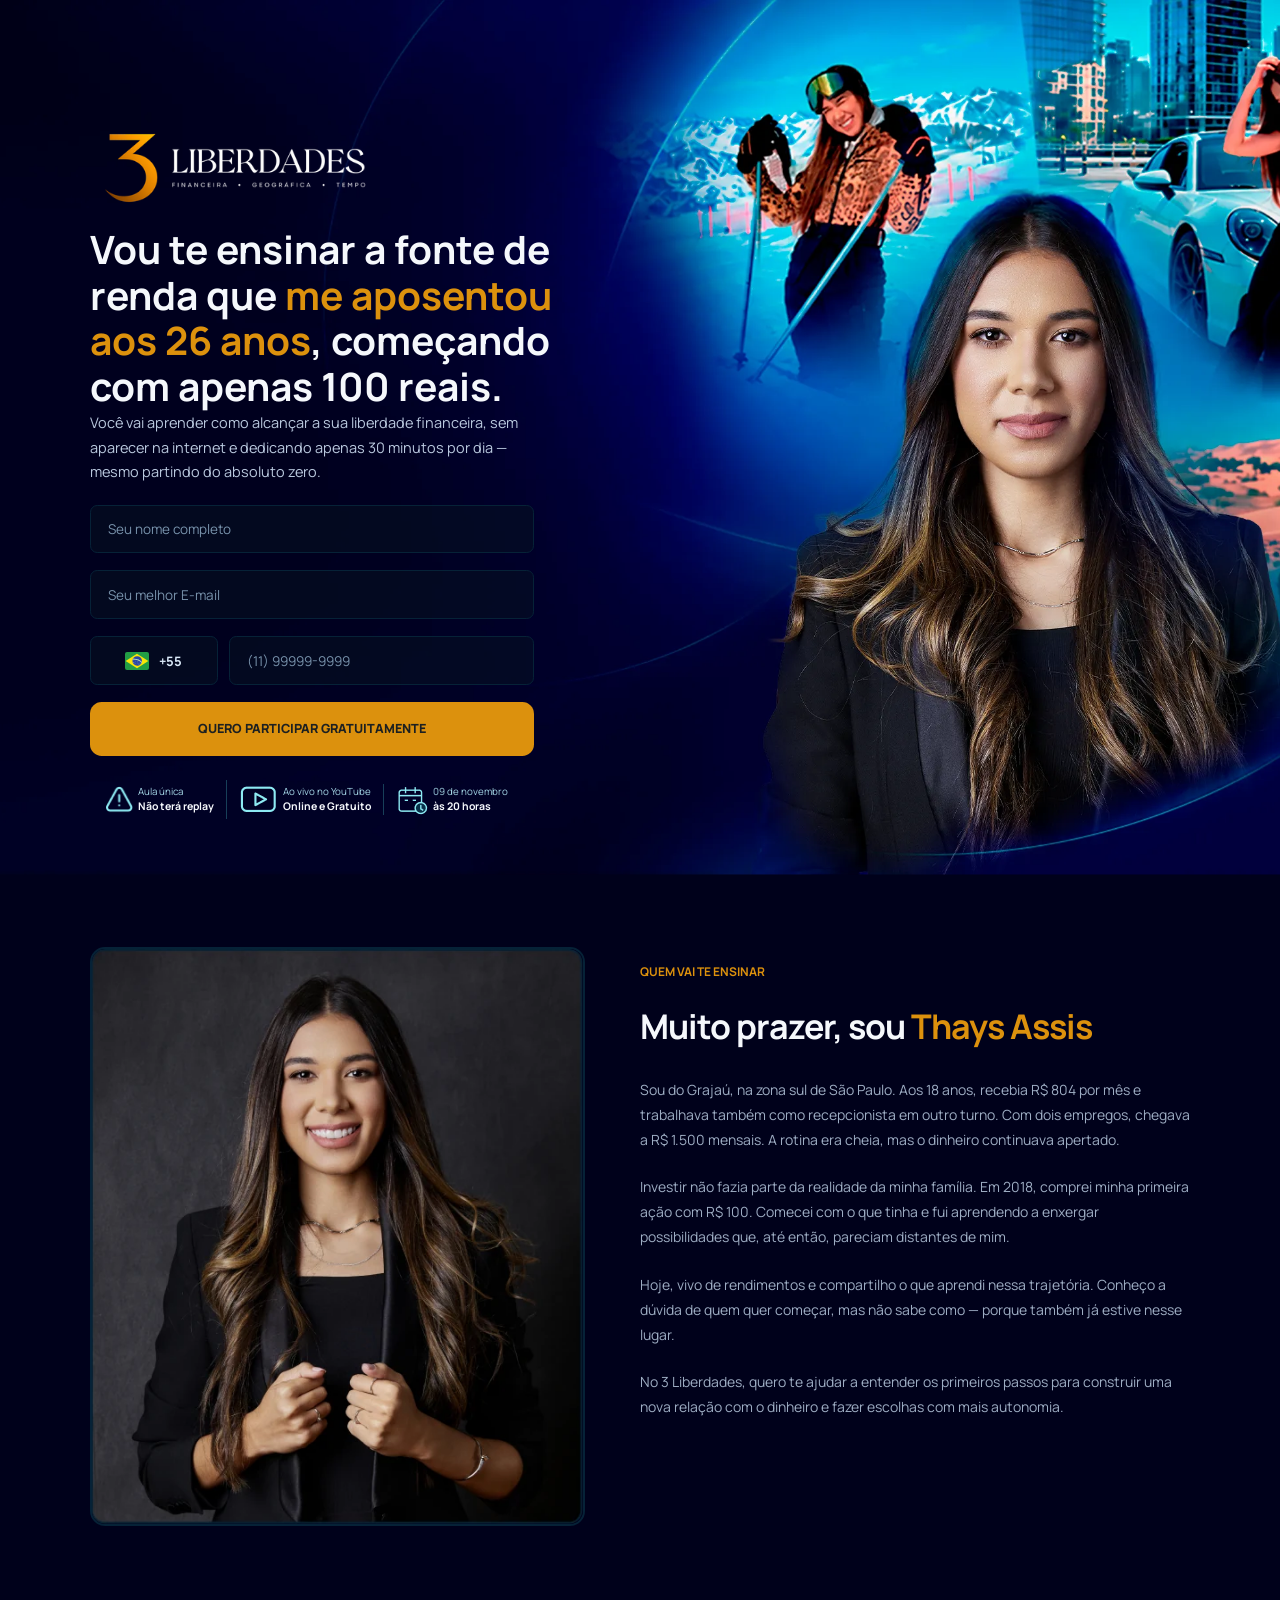
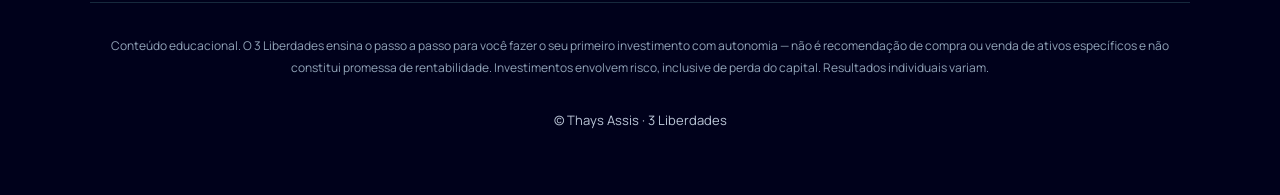
==== commit 25506387: "Renovar cache do CSS para remoção da linha do hero" ====
--- a/public/index.html
+++ b/public/index.html
@@ -1,6 +1,6 @@
 <!doctype html>
 <html lang="pt-BR">
-<head><meta charset="utf-8"><meta name="viewport" content="width=device-width,initial-scale=1"><title>3 Liberdades | Thays Assis</title><meta name="description" content="Aula online e gratuita com Thays Assis. Dia 09 de novembro, às 20 horas."><link rel="preload" href="assets/hero.webp?v=2436eb4" as="image" fetchpriority="high" imagesrcset="assets/hero-1280.webp?v=2436eb4 1280w, assets/hero.webp?v=2436eb4 2560w" imagesizes="(min-width:1665px) 100vw, 1664px" media="(min-width:769px)"><link rel="preload" href="assets/hero-mobile.webp?v=2436eb4" as="image" fetchpriority="high" imagesrcset="assets/hero-mobile-480.webp?v=2436eb4 480w, assets/hero-mobile-768.webp?v=2436eb4 768w, assets/hero-mobile.webp?v=2436eb4 1440w" imagesizes="100vw" media="(max-width:768px)"><link rel="preload" href="assets/manrope-latin-400-normal.woff2" as="font" type="font/woff2" crossorigin><link rel="preload" href="assets/manrope-latin-700-normal.woff2" as="font" type="font/woff2" crossorigin><link rel="preload" href="assets/manrope-latin-800-normal.woff2" as="font" type="font/woff2" crossorigin><link rel="stylesheet" href="styles.css?v=20261021-hero-2436eb4"><script src="app.js?v=20261021-perf" defer></script><link rel="icon" type="image/svg+xml" sizes="any" href="assets/favicon.svg?v=2"><!-- Meta Pixel 3570010619958270 -->
+<head><meta charset="utf-8"><meta name="viewport" content="width=device-width,initial-scale=1"><title>3 Liberdades | Thays Assis</title><meta name="description" content="Aula online e gratuita com Thays Assis. Dia 09 de novembro, às 20 horas."><link rel="preload" href="assets/hero.webp?v=2436eb4" as="image" fetchpriority="high" imagesrcset="assets/hero-1280.webp?v=2436eb4 1280w, assets/hero.webp?v=2436eb4 2560w" imagesizes="(min-width:1665px) 100vw, 1664px" media="(min-width:769px)"><link rel="preload" href="assets/hero-mobile.webp?v=2436eb4" as="image" fetchpriority="high" imagesrcset="assets/hero-mobile-480.webp?v=2436eb4 480w, assets/hero-mobile-768.webp?v=2436eb4 768w, assets/hero-mobile.webp?v=2436eb4 1440w" imagesizes="100vw" media="(max-width:768px)"><link rel="preload" href="assets/manrope-latin-400-normal.woff2" as="font" type="font/woff2" crossorigin><link rel="preload" href="assets/manrope-latin-700-normal.woff2" as="font" type="font/woff2" crossorigin><link rel="preload" href="assets/manrope-latin-800-normal.woff2" as="font" type="font/woff2" crossorigin><link rel="stylesheet" href="styles.css?v=20261021-hero-sem-linha"><script src="app.js?v=20261021-perf" defer></script><link rel="icon" type="image/svg+xml" sizes="any" href="assets/favicon.svg?v=2"><!-- Meta Pixel 3570010619958270 -->
 <script>
 !function(f,b,e,v,n,t,s){if(f.fbq)return;n=f.fbq=function(){n.callMethod?n.callMethod.apply(n,arguments):n.queue.push(arguments)};if(!f._fbq)f._fbq=n;n.push=n;n.loaded=!0;n.version='2.0';n.queue=[];t=b.createElement(e);t.async=!0;t.src=v;s=b.getElementsByTagName(e)[0];s.parentNode.insertBefore(t,s)}(window,document,'script','https://connect.facebook.net/en_US/fbevents.js');
 fbq('init','3570010619958270');
--- a/public/styles.css
+++ b/public/styles.css
@@ -107,3 +107,6 @@
 
 /* Reserva de espaço antes do download: mantém a composição estável. */
 @media(max-width:768px){.hero-art picture{aspect-ratio:1440/1353}.hero-art img{aspect-ratio:1440/1353}.hero-inner .logo{aspect-ratio:1600/417}}
+
+/* Oculta a linha clara embutida na borda inferior da arte desktop. */
+@media(min-width:769px){.hero-art img{clip-path:inset(0 0 4px)}}
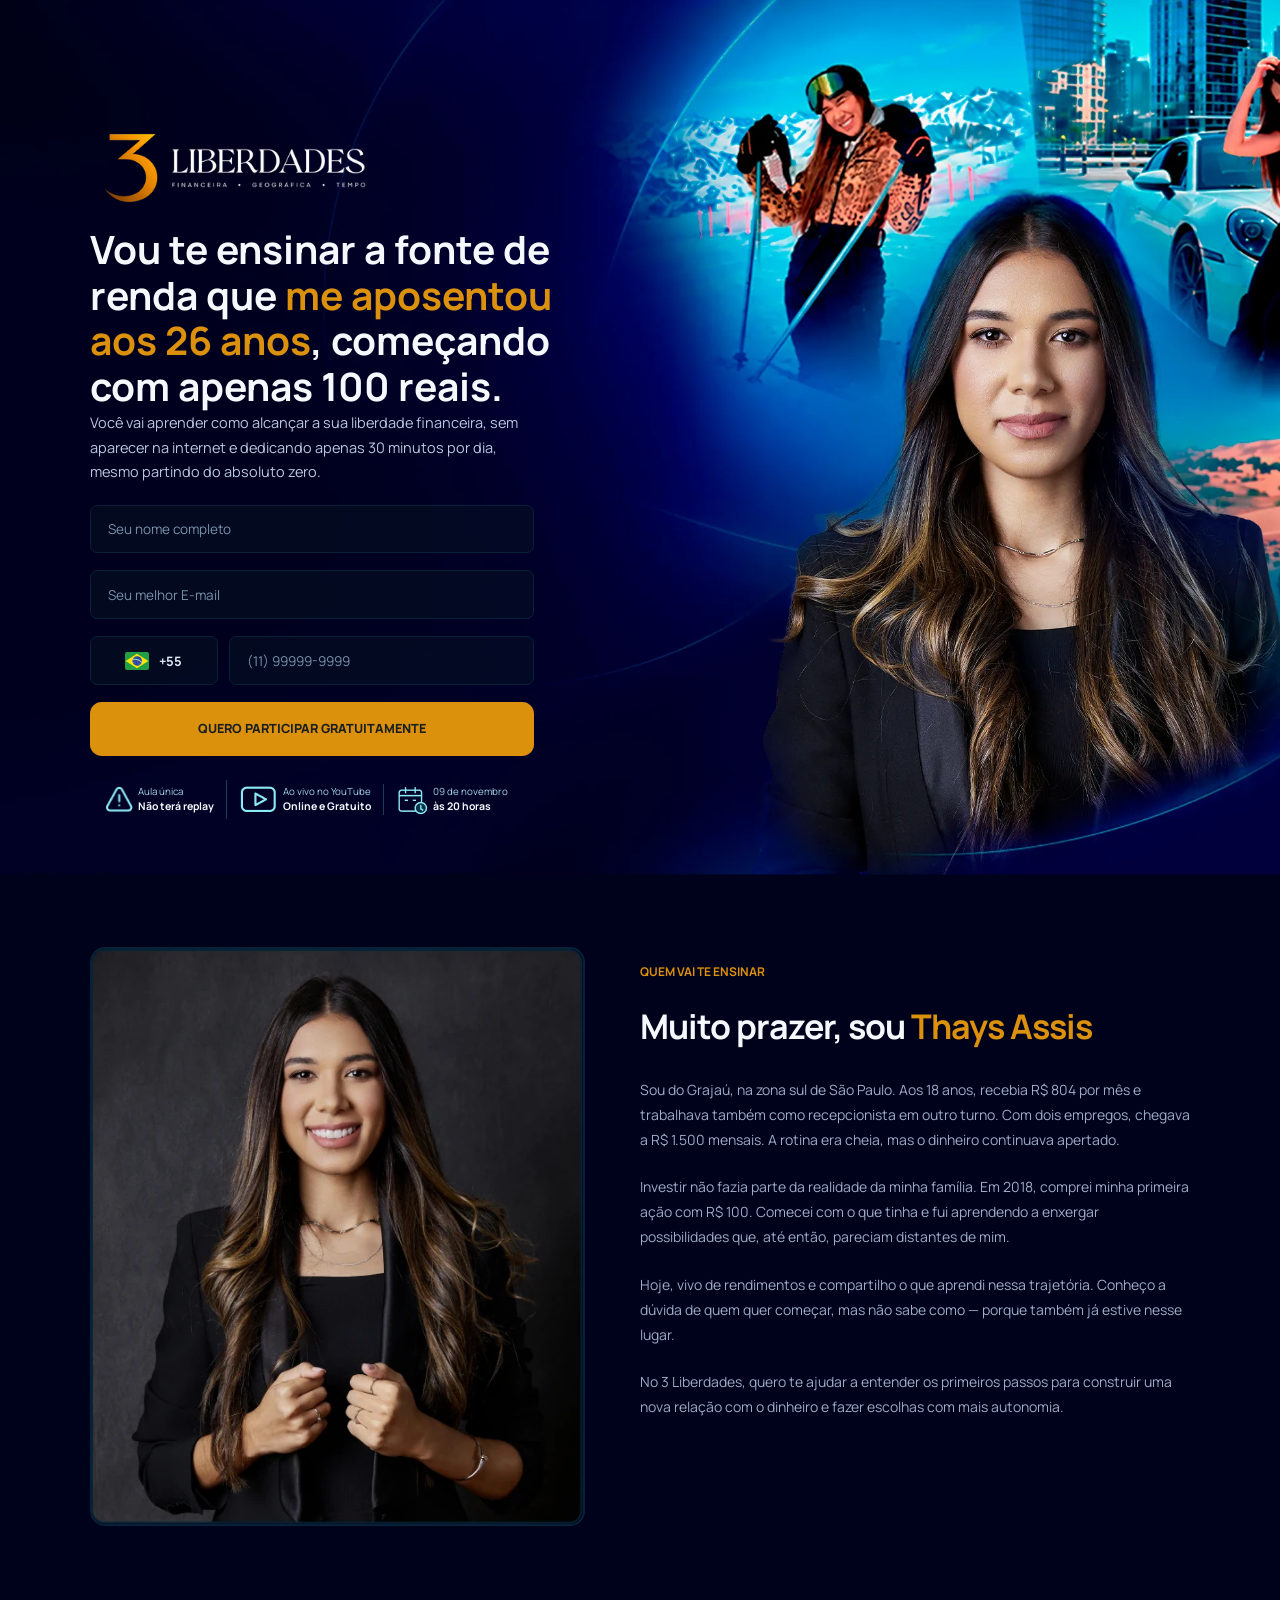
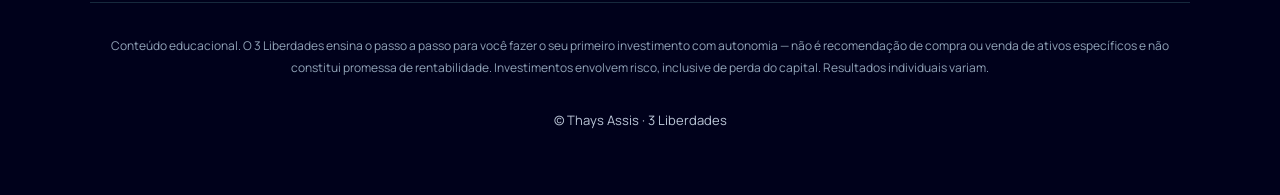
==== commit 264d0cd7: "Remover travessão do subtítulo da página de captura" ====
--- a/public/index.html
+++ b/public/index.html
@@ -1,11 +1,6 @@
 <!doctype html>
 <html lang="pt-BR">
-<head><meta charset="utf-8"><meta name="viewport" content="width=device-width,initial-scale=1"><title>3 Liberdades | Thays Assis</title><meta name="description" content="Aula online e gratuita com Thays Assis. Dia 09 de novembro, às 20 horas."><link rel="preload" href="assets/hero.webp?v=2436eb4" as="image" fetchpriority="high" imagesrcset="assets/hero-1280.webp?v=2436eb4 1280w, assets/hero.webp?v=2436eb4 2560w" imagesizes="(min-width:1665px) 100vw, 1664px" media="(min-width:769px)"><link rel="preload" href="assets/hero-mobile.webp?v=2436eb4" as="image" fetchpriority="high" imagesrcset="assets/hero-mobile-480.webp?v=2436eb4 480w, assets/hero-mobile-768.webp?v=2436eb4 768w, assets/hero-mobile.webp?v=2436eb4 1440w" imagesizes="100vw" media="(max-width:768px)"><link rel="preload" href="assets/manrope-latin-400-normal.woff2" as="font" type="font/woff2" crossorigin><link rel="preload" href="assets/manrope-latin-700-normal.woff2" as="font" type="font/woff2" crossorigin><link rel="preload" href="assets/manrope-latin-800-normal.woff2" as="font" type="font/woff2" crossorigin><link rel="stylesheet" href="styles.css?v=20261021-hero-sem-linha"><script src="app.js?v=20261021-perf" defer></script><link rel="icon" type="image/svg+xml" sizes="any" href="assets/favicon.svg?v=2"><!-- Meta Pixel 3570010619958270 -->
-<script>
-!function(f,b,e,v,n,t,s){if(f.fbq)return;n=f.fbq=function(){n.callMethod?n.callMethod.apply(n,arguments):n.queue.push(arguments)};if(!f._fbq)f._fbq=n;n.push=n;n.loaded=!0;n.version='2.0';n.queue=[];t=b.createElement(e);t.async=!0;t.src=v;s=b.getElementsByTagName(e)[0];s.parentNode.insertBefore(t,s)}(window,document,'script','https://connect.facebook.net/en_US/fbevents.js');
-fbq('init','3570010619958270');
-fbq('track','PageView');
-</script></head>
+<head><meta charset="utf-8"><meta name="viewport" content="width=device-width,initial-scale=1"><title>3 Liberdades | Thays Assis</title><meta name="description" content="Aula online e gratuita com Thays Assis. Dia 09 de novembro, às 20 horas."><link rel="preload" href="assets/hero.webp?v=2436eb4" as="image" fetchpriority="high" imagesrcset="assets/hero-1280.webp?v=2436eb4 1280w, assets/hero.webp?v=2436eb4 2560w" imagesizes="(min-width:1665px) 100vw, 1664px" media="(min-width:769px)"><link rel="preload" href="assets/hero-mobile.webp?v=2436eb4" as="image" fetchpriority="high" imagesrcset="assets/hero-mobile-480.webp?v=2436eb4 480w, assets/hero-mobile-768.webp?v=2436eb4 768w, assets/hero-mobile.webp?v=2436eb4 1440w" imagesizes="100vw" media="(max-width:768px)"><link rel="preload" href="assets/manrope-latin-400-normal.woff2" as="font" type="font/woff2" crossorigin><link rel="preload" href="assets/manrope-latin-700-normal.woff2" as="font" type="font/woff2" crossorigin><link rel="preload" href="assets/manrope-latin-800-normal.woff2" as="font" type="font/woff2" crossorigin><link rel="stylesheet" href="styles.css?v=20261021-hero-sem-linha"><script src="app.js?v=20261021-zaraz" defer></script><link rel="icon" type="image/svg+xml" sizes="any" href="assets/favicon.svg?v=2"><!-- PageView e Lead gerenciados pelo Cloudflare Zaraz. --></head>
 <body>
 <main>
  <section class="hero" aria-labelledby="headline">
@@ -13,7 +8,7 @@
   <div class="hero-inner">
    <img class="logo" src="assets/logo.webp" srcset="assets/logo-400.webp 400w, assets/logo.webp 1600w" sizes="(max-width:768px) 280px, 308px" width="1600" height="417" alt="3 Liberdades: financeira, geográfica e tempo">
    <h1 id="headline">Vou te ensinar a fonte de<br class="desktop-break"> renda que <em>me aposentou<br class="desktop-break"> aos 26 anos</em>, começando<br class="desktop-break"> com apenas 100 reais.</h1>
-   <p class="subtitle">Você vai aprender como alcançar a sua liberdade financeira, sem aparecer na internet e dedicando apenas 30 minutos por dia — mesmo partindo do absoluto zero.</p>
+   <p class="subtitle">Você vai aprender como alcançar a sua liberdade financeira, sem aparecer na internet e dedicando apenas 30 minutos por dia, mesmo partindo do absoluto zero.</p>
    <form id="signup">
     <label class="sr-only" for="name">Seu nome completo</label><input id="name" name="name" autocomplete="name" placeholder="Seu nome completo" required minlength="2" maxlength="160">
     <label class="sr-only" for="email">Seu melhor E-mail</label><input id="email" name="email" type="email" autocomplete="email" placeholder="Seu melhor E-mail" required maxlength="254">
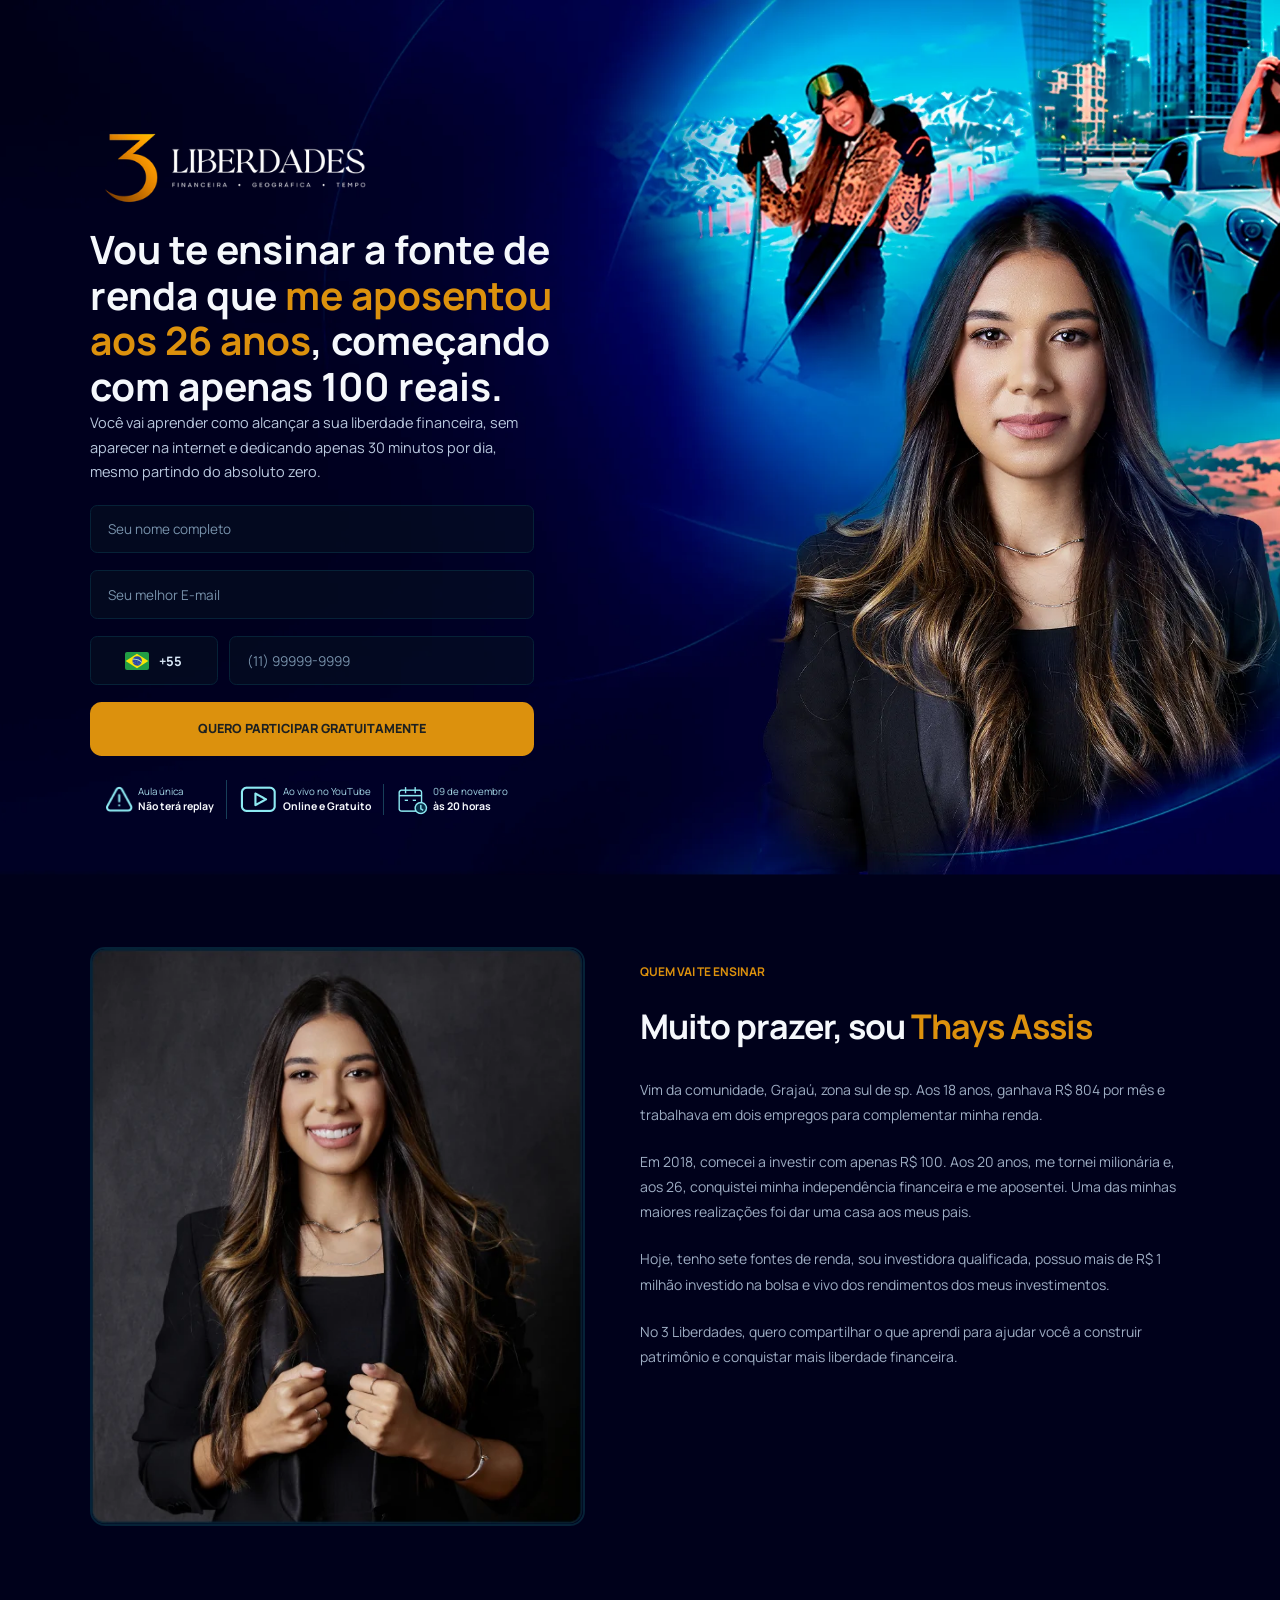
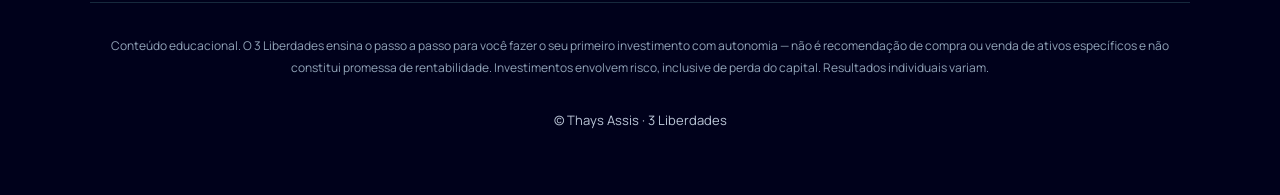
==== commit 0f2834f9: "Atualizar copy Quem sou nas páginas V1 e V2" ====
--- a/public/index.html
+++ b/public/index.html
@@ -24,10 +24,10 @@
   </div>
  </section>
  <section class="about" aria-labelledby="about-title"><div class="portrait"><img src="assets/bio.webp" alt="Retrato de Thays Assis" loading="lazy" decoding="async" width="551" height="644"></div><div class="bio"><p class="eyebrow">QUEM VAI TE ENSINAR</p><h2 id="about-title">Muito prazer, sou <em>Thays Assis</em></h2>
- <p>Sou do Grajaú, na zona sul de São Paulo. Aos 18 anos, recebia R$ 804 por mês e trabalhava também como recepcionista em outro turno. Com dois empregos, chegava a R$ 1.500 mensais. A rotina era cheia, mas o dinheiro continuava apertado.</p>
- <p>Investir não fazia parte da realidade da minha família. Em 2018, comprei minha primeira ação com R$ 100. Comecei com o que tinha e fui aprendendo a enxergar possibilidades que, até então, pareciam distantes de mim.</p>
- <p>Hoje, vivo de rendimentos e compartilho o que aprendi nessa trajetória. Conheço a dúvida de quem quer começar, mas não sabe como — porque também já estive nesse lugar.</p>
- <p>No 3 Liberdades, quero te ajudar a entender os primeiros passos para construir uma nova relação com o dinheiro e fazer escolhas com mais autonomia.</p></div></section>
+ <p>Vim da comunidade, Grajaú, zona sul de sp. Aos 18 anos, ganhava R$ 804 por mês e trabalhava em dois empregos para complementar minha renda.</p>
+ <p>Em 2018, comecei a investir com apenas R$ 100. Aos 20 anos, me tornei milionária e, aos 26, conquistei minha independência financeira e me aposentei. Uma das minhas maiores realizações foi dar uma casa aos meus pais.</p>
+ <p>Hoje, tenho sete fontes de renda, sou investidora qualificada, possuo mais de R$ 1 milhão investido na bolsa e vivo dos rendimentos dos meus investimentos.</p>
+ <p>No 3 Liberdades, quero compartilhar o que aprendi para ajudar você a construir patrimônio e conquistar mais liberdade financeira.</p></div></section>
 </main>
 <footer><p>Conteúdo educacional. O 3 Liberdades ensina o passo a passo para você fazer o seu primeiro investimento com autonomia — não é recomendação de compra ou venda de ativos específicos e não constitui promessa de rentabilidade. Investimentos envolvem risco, inclusive de perda do capital. Resultados individuais variam.</p><p>© Thays Assis · 3 Liberdades</p></footer>
 <dialog id="success"><img src="assets/logo.webp" srcset="assets/logo-400.webp 400w, assets/logo.webp 1600w" sizes="(max-width:768px) 280px, 308px" width="1600" height="417" alt="3 Liberdades"><div class="success-icon" aria-hidden="true">✓</div><h2>Cadastro concluído!</h2><p>Sua inscrição no 3 Liberdades foi confirmada.<br>Agora, faça seu check-in.</p><a href="/obrigado" class="button">Iniciar pesquisa</a></dialog>
